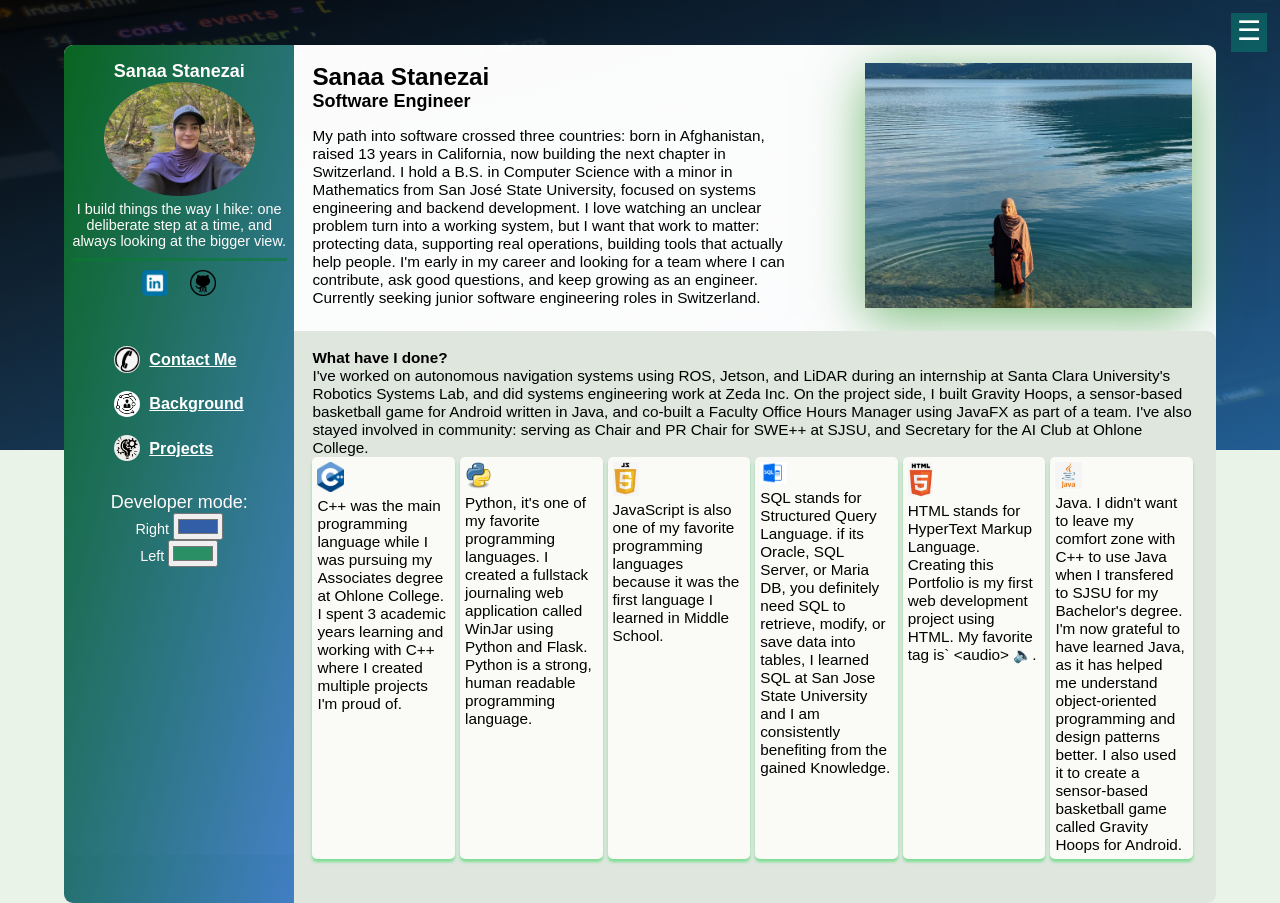
==== index.html @ 293f6f4b "Removed Resume button" ====
<!DOCTYPE html>
<html lang="en">
  <head>
    <link rel="stylesheet" />
    <link rel="stylesheet" href="./css/mainpage.css" />
    <meta charset="UTF-8" />
    <meta http-equiv="X-UA-Compatible" content="IE=edge" />
    <meta name="viewport" content="width=device-width, initial-scale=1.0" />
    <title>Sanaa Stanezai Portfolio</title>
  </head>
  <body>
    <header>
      <p id="menu-icon" onclick="openMenu()">&#9776;</p>
      <div id="navigation__background"></div>
      <nav id="navContent">
        <a href="javascript:void(0)" id="closebtn" onclick="closeMenu()"
          >&times;</a
        >
        <ul>
          <li><a href="./index.html">Home Page</a></li>
          <li><a href="../background/">Background</a></li>
          <li><a href="../contact/">Contact me</a></li> 
          <li><a href="../projects/">Projects</a></li>
        </ul>
      </nav>
    </header>

    <main id="wrapper">
      <section id="section-left">
        <article>
          <h1>Sanaa Stanezai</h1>
          <img src="images/Sanaa.jpeg" id="ProfileImg" />
          <p>
            I build things the way I hike: one deliberate step at a time, and always looking at the bigger view.
          </p>
          <section id="Section-links">
            <!-- <a href="https://www.facebook.com/zia.wsi/"
              ><img src="/images/facebook.png" alt="facebook"
            /></a> -->
            <a href="https://www.linkedin.com/in/sanaastanezai/"
              ><img src="./images/linkedin.png" alt="LinkedIn"
            /></a>
            <a href="https://github.com/Sanaa-3"
              ><img src="images/Github.png" alt="Github"
            /></a>
          </section>
          <section id="sectionProLinks">
            <a href="./contact/"
              ><img src="./images/contactme.jpg" id="proImage" />Contact Me</a
            >

            <a href="./background/"
              ><img src="./images/background.jpg" id="proImage" />Background
            </a>
            <a href="./projects/"
              ><img src="./images/Projects.jpg" id="proImage" />Projects
            </a>
          </section>
          <section id="developer-mode">
            <br />
            <label id="change-color">Developer mode: </label>
            <p>
              <label id="lbl-right" name="color-right">Right</label>
              <input
                type="color"
                id="color-right"
                value="#325ea8"
                onchange="bgcolChange()"
              /><br />
              <label id="lbl-left" name="color-left">Left</label>
              <input
                type="color"
                id="color-left"
                value="#2b8f65"
                onchange="bgcolChange()"
              />
            </p>
          </section>
        </article>
      </section>
      <section id="section-right-top">
        <span id="span-left"
          ><h1>Sanaa Stanezai</h1>
          <h2>Software Engineer</h2>
          <p>
            My path into software crossed three countries: born in Afghanistan, 
            raised 13 years in California, now building the next chapter in Switzerland.

            I hold a B.S. in Computer Science with a minor in Mathematics from San José State University, 
            focused on systems engineering and backend development. I love watching an unclear problem 
            turn into a working system, but I want that work to matter: protecting data, supporting real operations, 
            building tools that actually help people.

            I'm early in my career and looking for a team where I can contribute, ask good questions, 
            and keep growing as an engineer. Currently seeking junior software engineering roles in Switzerland.
          </p>
          <!-- <span id="span_leftLink">
            <abbr title="For Security reasons copy of CV is not Available"
              ><a href="#" id="resumeButton">Review Resume</a></abbr
            >
            <abbr title="Incomplete work/ Partial Work"
              ><a href="./OtherPages/" id="visitButton">Visit my Work</a></abbr
            ></span> -->
        </span>
        <span id="span-right"
          ><img
            src="./images/ThanksGod.jpeg"
            alt="Thanking God"
            id="ThanksGodImg"
          />
        </span>
      </section>
      <section id="section-right">
        <span id="section-right-span">
          <h1>What have I done?</h1>
          <p>
            I've worked on autonomous navigation systems using ROS, Jetson, and LiDAR during 
            an internship at Santa Clara University's Robotics Systems Lab, and did systems 
            engineering work at Zeda Inc. On the project side, I built Gravity Hoops, 
            a sensor-based basketball game for Android written in Java, and co-built a 
            Faculty Office Hours Manager using JavaFX as part of a team. I've also stayed 
            involved in community: serving as Chair and PR Chair for SWE++ at SJSU, and 
            Secretary for the AI Club at Ohlone College.
          </p>
        </span>

        <article id="article-c++">
          <img src="./images/cpp.webp" alt="C++-Logo" />
          <p>
            C++ was the main programming language while I was pursuing my
            Associates degree at Ohlone College. I spent 3 academic years learning and working with C++
            where I created multiple projects I'm proud of.
          </p>
        </article>
        <article id="article-python">
          <img src="./images/python.png" alt="Python-Logo" />
          <p>
            Python, it's one of my favorite programming languages. I created a fullstack journaling web
            application called WinJar using Python and Flask. Python is a
            strong, human readable programming language.
          </p>
        </article>
        <article id="article-javascript">
          <img src="./images/js.jpg" alt="Javascript-Logo" />
          <p>
            JavaScript is also one of my favorite programming languages because it
            was the first language I learned in Middle School.
          </p>
        </article>
        <article id="article-sql">
          <img src="./images/sql.png" alt="SQL-Logo" />
          <p>
            SQL stands for Structured Query Language. if its Oracle, SQL Server,
            or Maria DB, you definitely need SQL to retrieve, modify, or save
            data into tables, I learned SQL at San Jose State University and I am
            consistently benefiting from the gained Knowledge.
          </p>
        </article>
        <article id="article-html">
          <img src="./images/html.jpg" alt="HTML-Logo" />
          <p>
            HTML stands for HyperText Markup Language. Creating this Portfolio 
            is my first web development project using HTML. My favorite tag
            is` &lt;audio&gt; 🔈.
          </p>
        </article>
        <article id="article-java">
          <img src="./images/java.png" alt="Java-Logo" />
          <p>
            Java. I didn't want to leave my comfort zone with C++ to use Java when I 
            transfered to SJSU for my Bachelor's degree. I'm now grateful to have learned Java, as it has helped 
            me understand object-oriented programming and design patterns better.
            I also used it to create a sensor-based basketball game called Gravity Hoops for Android. 
          </p>
        </article>
      </section>
    </main>
    <article id="PopupNew">
      <img src="./images/newyear.jpg" id="newyear" />
    </article>
    <script src="./javascript/javascript.js"></script>
  </body>
</html>
---- css/mainpage.css ----
html {
  font-size: 18px;
  /* font-family: "Kalam"; */
  font-family: sans-serif;
}
h2 {
  margin-top: 0rem;
  font-size: 1rem;
}
body {
  margin: 0;
  background-image: linear-gradient(
      to right bottom,
      rgba(0, 0, 0, 0.8),
      rgba(40, 114, 180, 0.8)
    ),
    url(../images/headerphoto.webp);
  background-size: 100% 50%;
  background-repeat: no-repeat;
  height: 100vh;
  background-color: rgb(234, 243, 231);
  display: flex;
  flex-direction: column;
  align-items: center;
  position: relative;
}

#navContent {
  min-height: 100vh;
  width: 100vw;
  visibility: hidden;
  z-index: 150;
  /* background-color: rgba(79, 168, 83, 0.87); */
  transition: all 0.8s cubic-bezier(0.68, 0.55, 0.265, 1.55);
}
#navigation__background {
  width: 60px;
  height: 60px;
  border-radius: 50%;
  background-color: rgba(79, 158, 168, 0.982);
  position: fixed;
  top: 0px;
  right: 0px;
  visibility: hidden;
  z-index: 149;
  transition: all 0.6s cubic-bezier(0.86, 0, 0.07, 1);
}

nav #closebtn {
  font-size: 2rem;
  color: white;
  position: absolute;
  right: 0%;
  top: 0%;
  margin-right: 1.8%;
  margin-top: 0.5%;
  z-index: 150;
  text-decoration: none;
}
ul {
  padding: 0;
  width: 98%;
  height: 90%;
  align-items: center;
  justify-content: center;
  display: flex;
  flex-direction: column;
  list-style-type: none;
}
ul > * {
  margin-top: 1rem;
}
li a {
  color: rgb(212, 211, 211);
  text-decoration: none;
  font-size: 1.5rem;
}
header {
  display: flex;
  flex-direction: row-reverse;
  height: 5%;
  justify-content: flex-start;
}
main {
  height: 90%;
  width: 90%;
  background-color: rgba(255, 255, 255, 0.986);
  display: grid;
  grid-template-columns: 0.8fr 1.2fr 1fr 1fr;
  grid-template-rows: 1.8fr 2.2fr;
  grid-template-areas: "section-left section-right-top section-right-top section-right-top" "section-left section-right section-right section-right";
  border-radius: 0.5rem;
}
#menu-icon {
  border: 1px;
  background-color: rgba(9, 129, 115, 0.527);
  color: white;
  cursor: pointer;
  font-size: 1.5rem;
  margin-right: 1%;
  margin-top: 1%;
  position: absolute;
  display: flex;
  align-items: center;
  justify-content: center;
  align-content: center;
  height: 2rem;
  width: 2rem;
  padding-bottom: 3px;
  top: 0%;
  right: 0%;
}
#menu-icon:hover {
  color: yellow;
}
#section-left {
  grid-area: section-left;
  background-image: linear-gradient(
    to right bottom,
    rgba(7, 100, 30, 0.993),
    rgba(23, 97, 187, 0.8)
  );
  border-top-left-radius: 0.5rem;
  border-bottom-left-radius: 0.5rem;
  color: rgb(255, 251, 251);
  text-align: center;
  margin-top: 0px;
  padding: 0.4rem;
}
#section-right-top {
  padding: 1rem 1rem 1rem 1rem;
  grid-area: section-right-top;
  display: grid;
  grid-template-columns: 1.1fr 0.9fr;
  grid-template-rows: 1fr;
  grid-template-areas: "span-left span-right";
}
#span-right {
  grid-area: span-right;
  text-align: center;
}
#span-left {
  grid-area: span-left;
  display: flex;
  flex-direction: column;
  font-size: 0.9rem;
}
#span-left h1 {
  margin: 0;
}
#section-right {
  grid-area: section-right;
  background-color: rgb(222, 230, 222);
  border-top-right-radius: 0.5rem;
  border-bottom-right-radius: 0.5rem;
  padding: 1rem;
  display: grid;
  grid-template-columns: 1fr 1fr 1fr 1fr 1fr 1fr;
  grid-template-rows: 0.5fr 1.5fr;
  grid-template-areas: "section-right-span section-right-span section-right-span section-right-span section-right-span section-right-span" "article-php article-python article-javascript article-sql article-html article-css ";
}
#section-right-span {
  grid-area: section-right-span;
  /* box-shadow: 0 3px 3px 0;
    border-radius: 5px;
    padding: 5px;
    margin-bottom: 10px;
    background-color: rgb(250, 250, 246); */
}
#section-right-span h1,
p {
  margin: 0px;
  padding: 0;
  font-size: 0.85rem;
}
#article-html {
  grid-area: article-html;
}
#article-css {
  grid-area: article-css;
}
#article-javascript {
  grid-area: article-javascript;
}
#article-php {
  grid-area: article-php;
}
#article-python {
  grid-area: article-python;
}
#article-sql {
  grid-area: article-sql;
}
#ProfileImg {
  width: 70%;
  border-radius: 50%;
  margin-top: 0px;
}
#section-left p {
  font-size: 0.8rem;
}
#section-left h1 {
  font-size: 1rem;
  margin-top: 0px;
  margin-bottom: 0px;
  margin-bottom: 0;
  margin: 0.5rem 0 0 0;
}
#section-left a {
  display: inline-block;
  width: 20%;
  color: green;
  font-weight: bold;
  font-size: 0.7rem;
  transition: transform 0.1s;
}
#Section-links {
  border-top: solid 3px rgba(9, 124, 48, 0.568);
  margin-top: 0.5rem;
  padding-top: 0.5rem;
}
#span-right img {
  opacity: 100;
  width: 82%;
  margin-right: -60px;
  box-shadow: 0 10px 50px 0 rgba(0, 128, 0, 0.527);
  transition: all 1s;
}
#span-right img:hover {
  opacity: 0.7;
}

#span_leftLink {
  margin-top: 1rem;
  display: flex;
  justify-content: flex-start;
}
#span_leftLink a {
  text-align: center;
  margin: 0.5rem 0.5rem 0 0;
  width: 7rem;
  padding: 0.2rem;
  border-radius: 0.2rem;
  background-image: linear-gradient(
    to right bottom,
    rgba(10, 109, 35, 0.993),
    rgba(10, 180, 120, 0.8)
  );
  text-decoration: none;
  border: none;
  color: white;
  font-weight: bold;
  transition: transform 0.2s;
}
#section-right article {
  background-color: rgb(250, 250, 246);
  margin-right: 5px;
  padding: 5px;
  display: inline-block;
  border-radius: 5px;
  transition: transform 0.5s;
  box-shadow: 0 3px 3px 0 #7fdd94;
}
#section-right img {
  width: 20%;
}
#section-right article:hover {
  transform: scale(1.05);
}
#span-left a:hover {
  color: yellow;
  transform: scale(1.05);
}
#sectionProLinks a {
  display: flex;
  align-items: center;
  color: white;
  margin: 1rem 0 0 20%;
  width: auto;
  font-size: 0.9rem;
  transition: transform 0.5s;
}
#Section-links img {
  width: 60%;
}
#sectionProLinks img {
  display: flex;
  justify-content: center;
  align-items: center;
  align-content: center;
  width: 15%;
  border-radius: 50%;
  margin-right: 0.5rem;
}
#sectionProLinks {
  margin-top: 1.5rem;
  display: flex;
  flex-direction: column;
  justify-content: space-around;
}
#sectionProLinks a:hover {
  color: yellow;
  transform: scale(1.2);
}
/* #sectionProLinks > * {
  display: flex;
  flex-direction: column;
} */
#Section-links a:hover {
  transform: scale(1.2);
  border-radius: 50%;
}

@media screen and (max-width: 950px) {
  #section-right {
    display: grid;
    padding: 1rem;
    grid-template-columns: 1fr 1fr;
    grid-template-rows: 0.5fr 0.5fr 0.5fr 0.5fr 0.5fr;
    grid-template-areas: "section-right-span section-right-span" "article-html article-css" "article-javascript article-php" " article-python  article-sql";
  }
  #section-right article {
    margin: 5px;
  }
  #newyear {
    width: 90%;
  }
}
@media screen and (max-width: 800px) {
  main {
    display: flex;
    flex-direction: column;
  }
  #newyear {
    width: 90%;
  }
  /* #section-left p::before {
    content: "Ahmad Zia Wasi \a";
    font-weight: bold;
  } */
  #section-left p {
    font-size: 1rem;
  }
  #section-left article {
    display: flex;
    justify-content: center;
    align-content: center;
    align-items: center;
    flex-direction: row-reverse;
    justify-content: space-between;
    flex-basis: 40%;
  }
  #section-left article img {
    width: 20%;
    border-radius: 0;
  }
  #section-left article p {
    font-size: 0.8rem;
  }
  #section-left article h1 {
    display: none;
  }
  #section-right img {
    width: 10%;
  }
  #Section-links,
  #sectionProLinks,
  #span-right {
    display: none;
  }
  #section-right-top {
    display: grid;
    grid-template-columns: 1.1fr 0.9fr;
    grid-template-rows: 1fr;
    grid-template-areas: "span-left span-left";
  }
}

ul li:hover {
  color: white;
  font-weight: bold;
}
#developer-mode {
  padding: 10px;
}
#PopupNew {
  display: flex;
  position: absolute;
  justify-content: center;
  justify-items: center;
  align-items: center;
  width: 100%;
  height: 100%;
  background-color: rgba(137, 139, 139, 0.52);
  z-index: 1100;
}

#newyear {
  width: 70%;
}
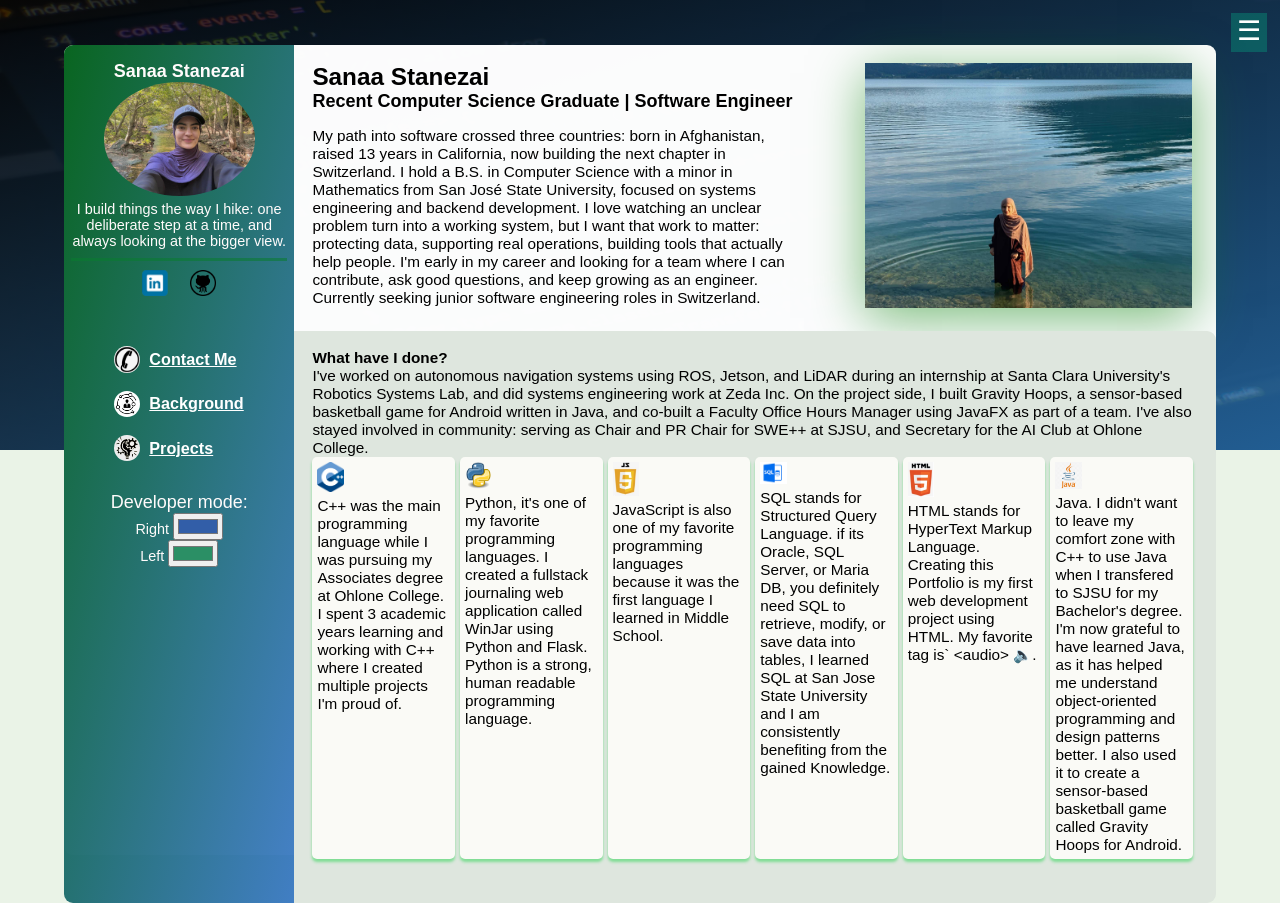
==== commit 53bb2c3d: "updated title" ====
--- a/index.html
+++ b/index.html
@@ -81,7 +81,7 @@
       <section id="section-right-top">
         <span id="span-left"
           ><h1>Sanaa Stanezai</h1>
-          <h2>Software Engineer</h2>
+          <h2>Recent Computer Science Graduate | Software Engineer</h2>
           <p>
             My path into software crossed three countries: born in Afghanistan, 
             raised 13 years in California, now building the next chapter in Switzerland.
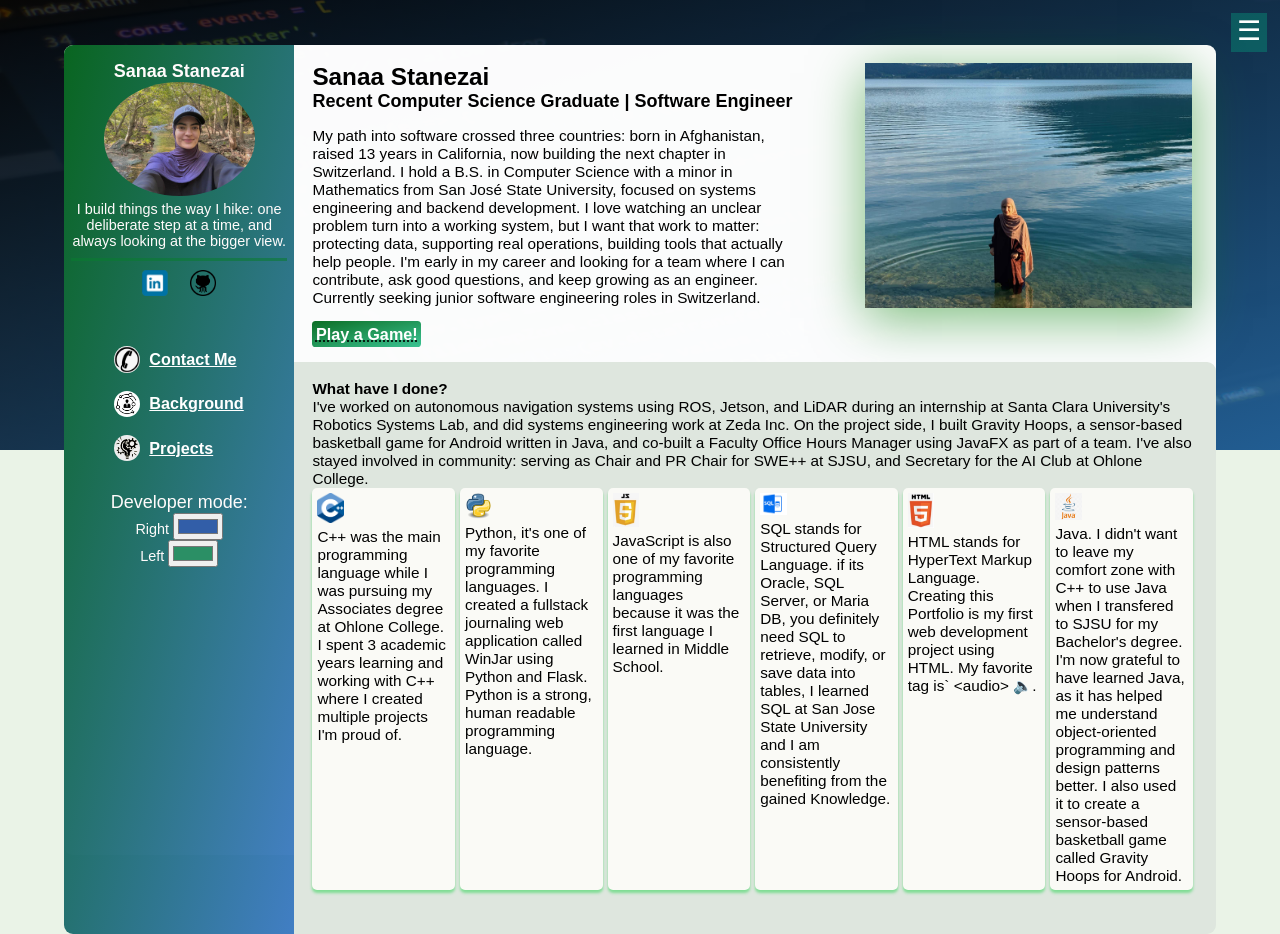
==== commit a615a8aa: "created Projects page layout" ====
--- a/index.html
+++ b/index.html
@@ -94,13 +94,10 @@
             I'm early in my career and looking for a team where I can contribute, ask good questions, 
             and keep growing as an engineer. Currently seeking junior software engineering roles in Switzerland.
           </p>
-          <!-- <span id="span_leftLink">
-            <abbr title="For Security reasons copy of CV is not Available"
-              ><a href="#" id="resumeButton">Review Resume</a></abbr
-            >
-            <abbr title="Incomplete work/ Partial Work"
-              ><a href="./OtherPages/" id="visitButton">Visit my Work</a></abbr
-            ></span> -->
+          <span id="span_leftLink">
+            <abbr title="games"><a href="./games/" id="visitButton">Play a Game!</a></abbr
+            ><abbr title="Other Pages"
+            ></span>
         </span>
         <span id="span-right"
           ><img
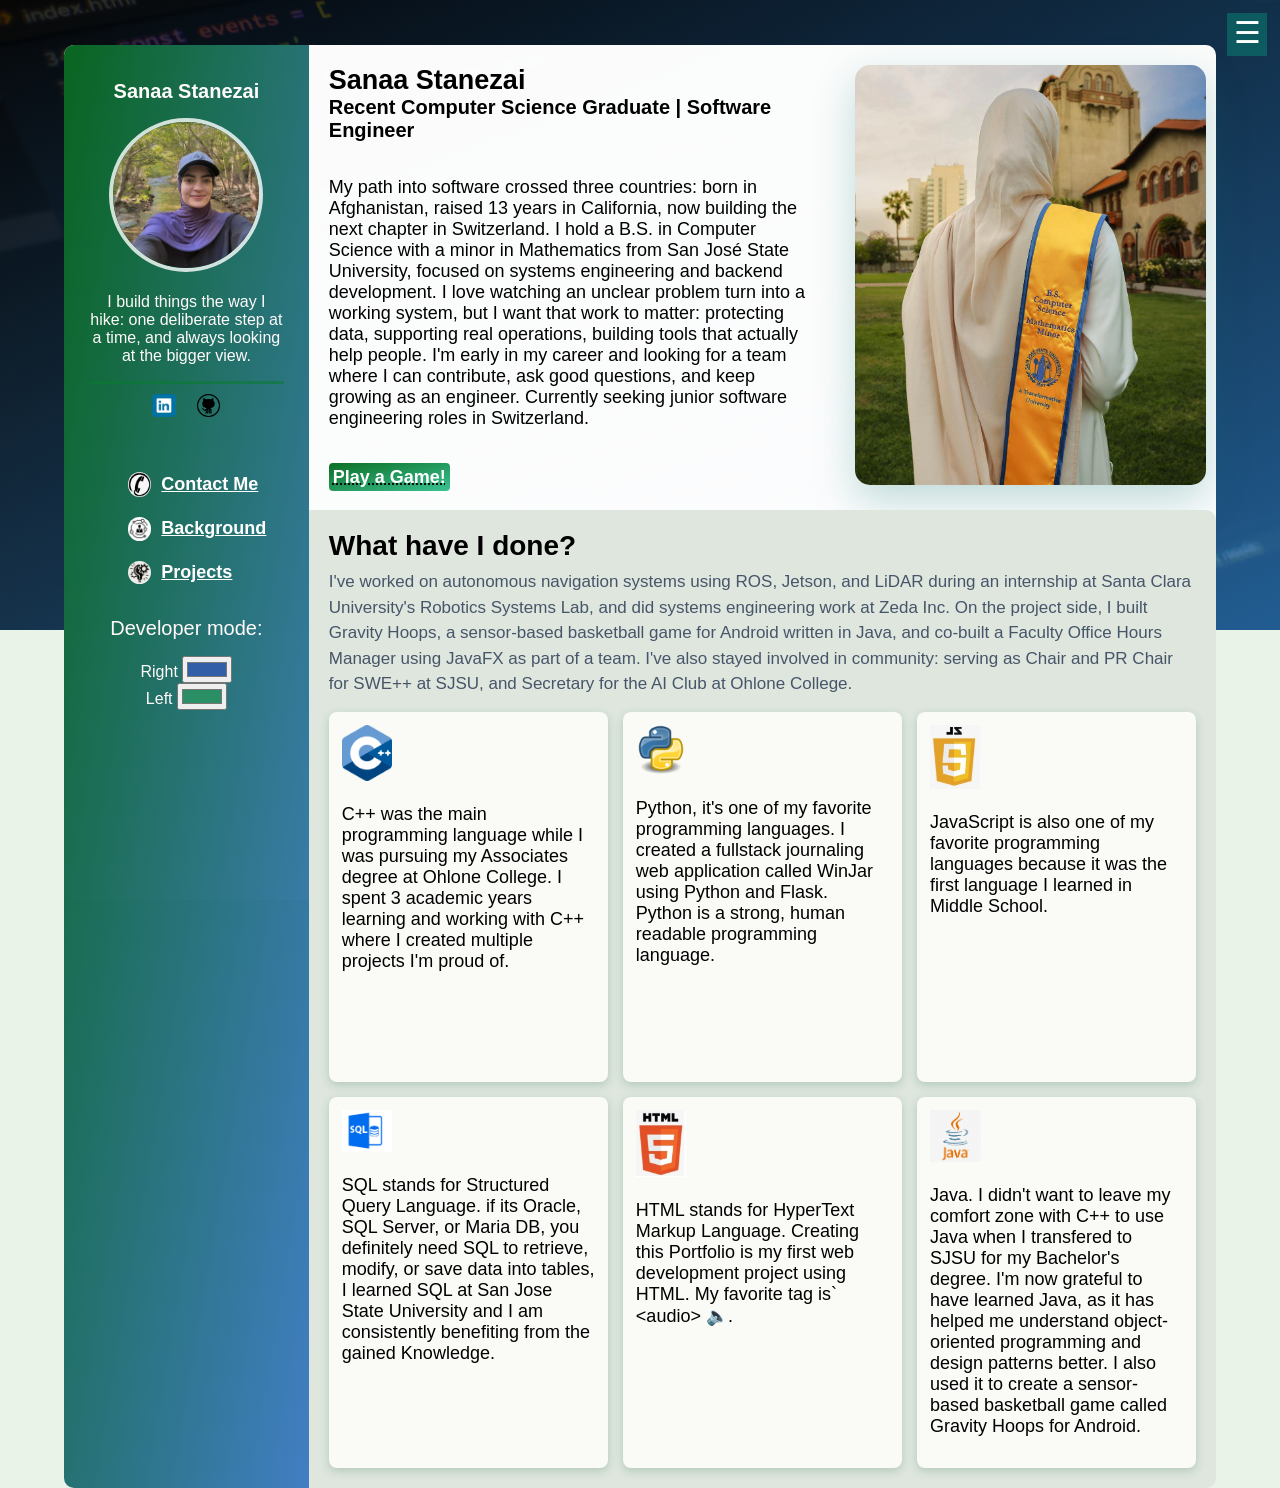
==== commit 47c04d8f: "Main Page UI Improvements" ====
--- a/index.html
+++ b/index.html
@@ -101,7 +101,7 @@
         </span>
         <span id="span-right"
           ><img
-            src="./images/ThanksGod.jpeg"
+            src="./images/HomePagePic.jpeg"
             alt="Thanking God"
             id="ThanksGodImg"
           />
--- a/css/mainpage.css
+++ b/css/mainpage.css
@@ -1,5 +1,5 @@
 html {
-  font-size: 18px;
+  font-size: 20px;
   /* font-family: "Kalam"; */
   font-family: sans-serif;
 }
@@ -15,7 +15,7 @@
       rgba(40, 114, 180, 0.8)
     ),
     url(../images/headerphoto.webp);
-  background-size: 100% 50%;
+  background-size: 100% 70%;
   background-repeat: no-repeat;
   height: 100vh;
   background-color: rgb(234, 243, 231);
@@ -82,13 +82,15 @@
   justify-content: flex-start;
 }
 main {
-  height: 90%;
-  width: 90%;
+  min-height: 90%;
+  width: min(90%, 1200px);
   background-color: rgba(255, 255, 255, 0.986);
   display: grid;
-  grid-template-columns: 0.8fr 1.2fr 1fr 1fr;
-  grid-template-rows: 1.8fr 2.2fr;
-  grid-template-areas: "section-left section-right-top section-right-top section-right-top" "section-left section-right section-right section-right";
+  grid-template-columns: minmax(220px, 0.85fr) 3.15fr;
+  grid-template-rows: 1.15fr 1fr;
+  grid-template-areas:
+  "section-left section-right-top"
+  "section-left section-right";
   border-radius: 0.5rem;
 }
 #menu-icon {
@@ -125,7 +127,7 @@
   color: rgb(255, 251, 251);
   text-align: center;
   margin-top: 0px;
-  padding: 0.4rem;
+  padding: 1.25rem;
 }
 #section-right-top {
   padding: 1rem 1rem 1rem 1rem;
@@ -154,10 +156,15 @@
   border-top-right-radius: 0.5rem;
   border-bottom-right-radius: 0.5rem;
   padding: 1rem;
+
   display: grid;
-  grid-template-columns: 1fr 1fr 1fr 1fr 1fr 1fr;
-  grid-template-rows: 0.5fr 1.5fr;
-  grid-template-areas: "section-right-span section-right-span section-right-span section-right-span section-right-span section-right-span" "article-php article-python article-javascript article-sql article-html article-css ";
+  grid-template-columns: repeat(3, minmax(0, 1fr));
+  grid-template-rows: auto 1fr 1fr;
+  grid-template-areas:
+    "section-right-span section-right-span section-right-span"
+    "article-php article-python article-javascript"
+    "article-sql article-html article-css";
+  gap: 0.75rem;
 }
 #section-right-span {
   grid-area: section-right-span;
@@ -168,10 +175,20 @@
     background-color: rgb(250, 250, 246); */
 }
 #section-right-span h1,
-p {
-  margin: 0px;
+#section-right-span p {
+  margin: 0;
   padding: 0;
+}
+
+#section-right-span h1 {
+  font-size: 1.4rem;
+}
+
+#section-right-span p {
+  margin-top: 0.35rem;
   font-size: 0.85rem;
+  line-height: 1.5;
+  color: #475569;
 }
 #article-html {
   grid-area: article-html;
@@ -192,9 +209,12 @@
   grid-area: article-sql;
 }
 #ProfileImg {
-  width: 70%;
+  width: min(75%, 180px);
+  aspect-ratio: 1;
+  object-fit: cover;
   border-radius: 50%;
-  margin-top: 0px;
+  margin-top: 0.75rem;
+  border: 4px solid rgba(255, 255, 255, 0.8);
 }
 #section-left p {
   font-size: 0.8rem;
@@ -220,14 +240,17 @@
   padding-top: 0.5rem;
 }
 #span-right img {
-  opacity: 100;
-  width: 82%;
+  width: 90%;
+  max-height: 420px;
+  object-fit: cover;
+  border-radius: 0.75rem;
   margin-right: -60px;
-  box-shadow: 0 10px 50px 0 rgba(0, 128, 0, 0.527);
-  transition: all 1s;
+  box-shadow: 0 0.75rem 2rem rgba(15, 118, 110, 0.25);
+  transition: transform 0.3s, opacity 0.3s;
 }
 #span-right img:hover {
-  opacity: 0.7;
+  opacity: 0.9;
+  transform: rotate(1deg) scale(1.02);
 }
 
 #span_leftLink {
@@ -253,13 +276,15 @@
   transition: transform 0.2s;
 }
 #section-right article {
+  min-width: 0;
+  margin: 0;
+  padding: 0.65rem;
   background-color: rgb(250, 250, 246);
-  margin-right: 5px;
-  padding: 5px;
-  display: inline-block;
-  border-radius: 5px;
-  transition: transform 0.5s;
-  box-shadow: 0 3px 3px 0 #7fdd94;
+  border-radius: 0.4rem;
+  box-shadow: 0 3px 8px rgba(55, 120, 75, 0.25);
+  font-size: 0.9rem;
+  overflow-wrap: anywhere;
+  transition: transform 0.2s, box-shadow 0.2s;
 }
 #section-right img {
   width: 20%;
@@ -324,6 +349,16 @@
   }
   #newyear {
     width: 90%;
+  }
+  body {
+    height: auto;
+    min-height: 100vh;
+  }
+
+  main {
+    height: auto;
+    min-height: 90vh;
+    margin-bottom: 2rem;
   }
 }
 @media screen and (max-width: 800px) {
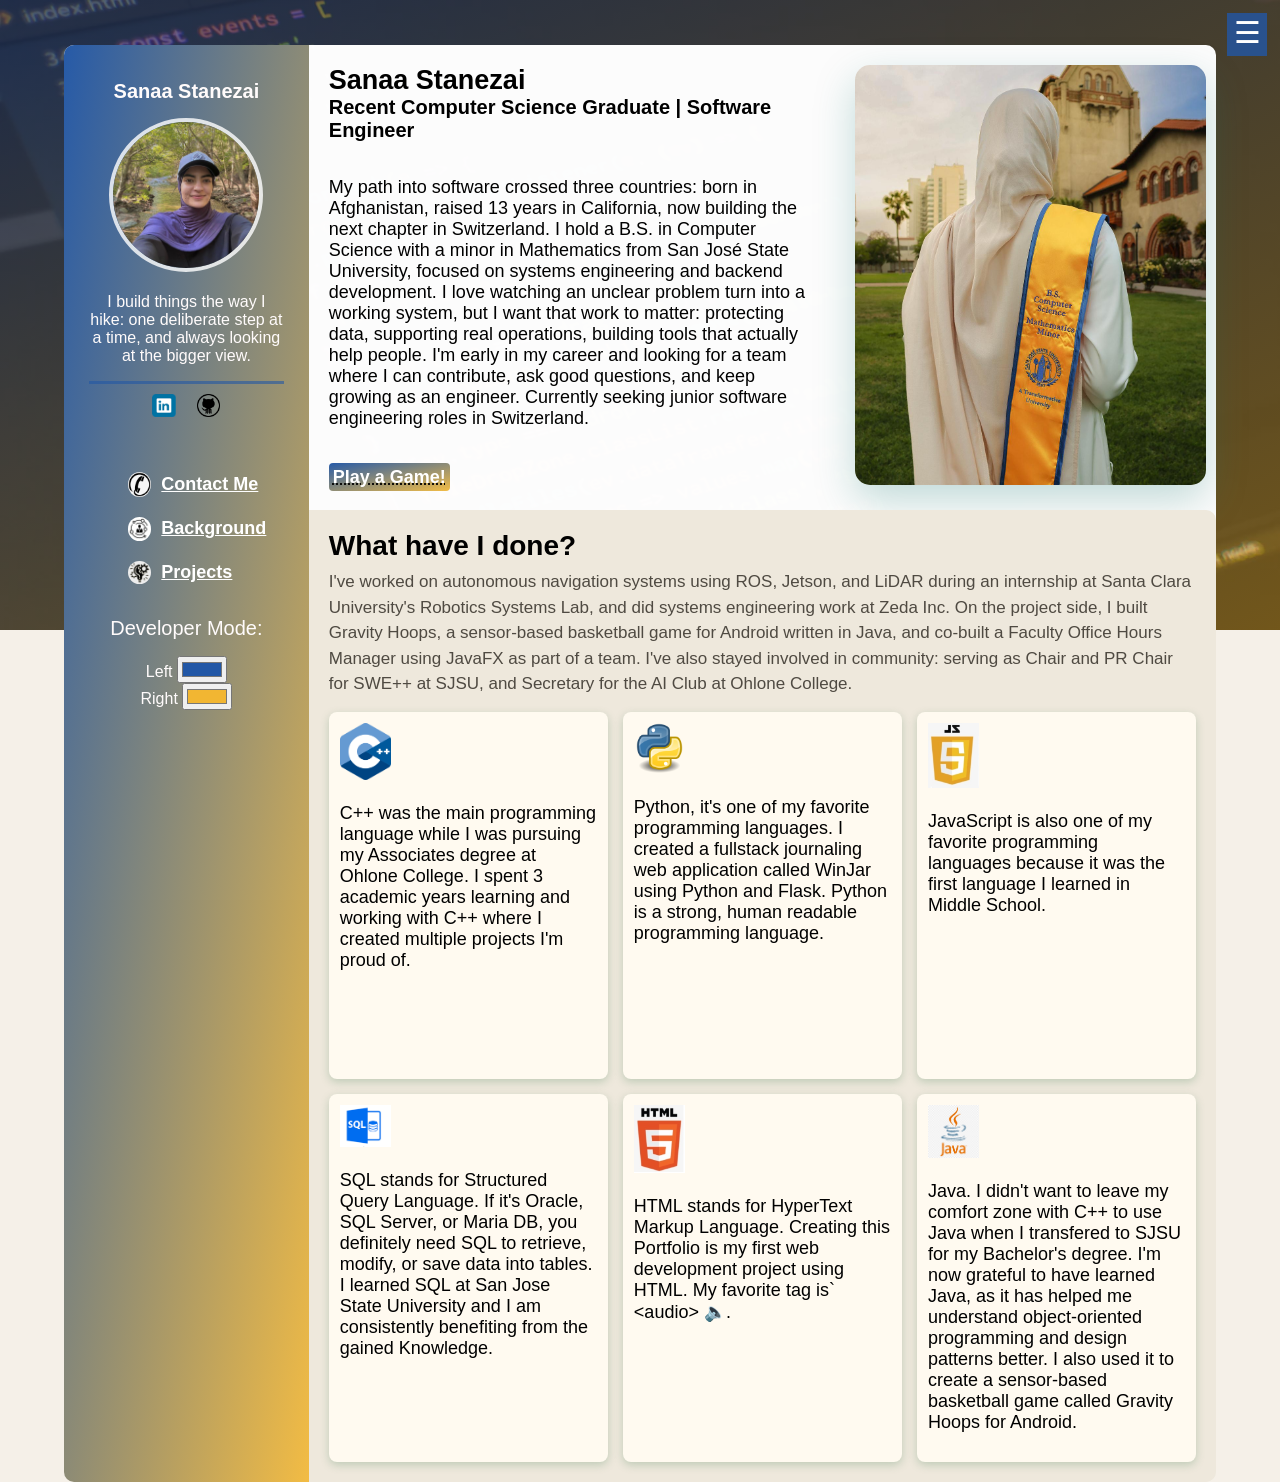
==== commit 3c3e6d8c: "Projects added and color scheme fixed." ====
--- a/index.html
+++ b/index.html
@@ -18,9 +18,9 @@
         >
         <ul>
           <li><a href="./index.html">Home Page</a></li>
-          <li><a href="../background/">Background</a></li>
-          <li><a href="../contact/">Contact me</a></li> 
-          <li><a href="../projects/">Projects</a></li>
+          <li><a href="./background/">Background</a></li>
+          <li><a href="./contact/">Contact me</a></li>
+          <li><a href="./projects/">Projects</a></li>
         </ul>
       </nav>
     </header>
@@ -58,20 +58,20 @@
           </section>
           <section id="developer-mode">
             <br />
-            <label id="change-color">Developer mode: </label>
+            <label id="change-color">Developer Mode: </label>
             <p>
+              <label id="lbl-left" name="color-left">Left</label>
+              <input
+                type="color"
+                id="color-left"
+                value="#2257a6"
+                onchange="bgcolChange()"
+              /><br />
               <label id="lbl-right" name="color-right">Right</label>
               <input
                 type="color"
                 id="color-right"
-                value="#325ea8"
-                onchange="bgcolChange()"
-              /><br />
-              <label id="lbl-left" name="color-left">Left</label>
-              <input
-                type="color"
-                id="color-left"
-                value="#2b8f65"
+                value="#f2b632"
                 onchange="bgcolChange()"
               />
             </p>
@@ -147,9 +147,9 @@
         <article id="article-sql">
           <img src="./images/sql.png" alt="SQL-Logo" />
           <p>
-            SQL stands for Structured Query Language. if its Oracle, SQL Server,
+            SQL stands for Structured Query Language. If it's Oracle, SQL Server,
             or Maria DB, you definitely need SQL to retrieve, modify, or save
-            data into tables, I learned SQL at San Jose State University and I am
+            data into tables. I learned SQL at San Jose State University and I am
             consistently benefiting from the gained Knowledge.
           </p>
         </article>
--- a/css/mainpage.css
+++ b/css/mainpage.css
@@ -11,14 +11,14 @@
   margin: 0;
   background-image: linear-gradient(
       to right bottom,
-      rgba(0, 0, 0, 0.8),
-      rgba(40, 114, 180, 0.8)
+      rgba(31, 50, 90, 0.72),
+      rgba(242, 182, 50, 0.45)
     ),
     url(../images/headerphoto.webp);
   background-size: 100% 70%;
   background-repeat: no-repeat;
   height: 100vh;
-  background-color: rgb(234, 243, 231);
+  background-color: #f5f0e8;
   display: flex;
   flex-direction: column;
   align-items: center;
@@ -37,7 +37,7 @@
   width: 60px;
   height: 60px;
   border-radius: 50%;
-  background-color: rgba(79, 158, 168, 0.982);
+  background-color: rgba(34, 87, 166, 0.96);
   position: fixed;
   top: 0px;
   right: 0px;
@@ -95,7 +95,7 @@
 }
 #menu-icon {
   border: 1px;
-  background-color: rgba(9, 129, 115, 0.527);
+  background-color: rgba(34, 87, 166, 0.8);
   color: white;
   cursor: pointer;
   font-size: 1.5rem;
@@ -119,8 +119,8 @@
   grid-area: section-left;
   background-image: linear-gradient(
     to right bottom,
-    rgba(7, 100, 30, 0.993),
-    rgba(23, 97, 187, 0.8)
+    rgba(34, 87, 166, 0.98),
+    rgba(242, 182, 50, 0.9)
   );
   border-top-left-radius: 0.5rem;
   border-bottom-left-radius: 0.5rem;
@@ -152,7 +152,7 @@
 }
 #section-right {
   grid-area: section-right;
-  background-color: rgb(222, 230, 222);
+  background-color: #eee8dc;
   border-top-right-radius: 0.5rem;
   border-bottom-right-radius: 0.5rem;
   padding: 1rem;
@@ -188,7 +188,7 @@
   margin-top: 0.35rem;
   font-size: 0.85rem;
   line-height: 1.5;
-  color: #475569;
+  color: #4f4a42;
 }
 #article-html {
   grid-area: article-html;
@@ -229,13 +229,13 @@
 #section-left a {
   display: inline-block;
   width: 20%;
-  color: green;
+  color: #2257a6;
   font-weight: bold;
   font-size: 0.7rem;
   transition: transform 0.1s;
 }
 #Section-links {
-  border-top: solid 3px rgba(9, 124, 48, 0.568);
+  border-top: solid 3px rgba(34, 87, 166, 0.6);
   margin-top: 0.5rem;
   padding-top: 0.5rem;
 }
@@ -266,8 +266,8 @@
   border-radius: 0.2rem;
   background-image: linear-gradient(
     to right bottom,
-    rgba(10, 109, 35, 0.993),
-    rgba(10, 180, 120, 0.8)
+    rgba(34, 87, 166, 0.98),
+    rgba(242, 182, 50, 0.9)
   );
   text-decoration: none;
   border: none;
@@ -278,8 +278,8 @@
 #section-right article {
   min-width: 0;
   margin: 0;
-  padding: 0.65rem;
-  background-color: rgb(250, 250, 246);
+  padding: 0.55rem;
+  background-color: #fffaf0;
   border-radius: 0.4rem;
   box-shadow: 0 3px 8px rgba(55, 120, 75, 0.25);
   font-size: 0.9rem;
@@ -433,3 +433,22 @@
 #newyear {
   width: 70%;
 }
+
+/*palette
+
+  /* Cream 
+  #f5f0e8
+
+  /* Royal blue 
+  #2257a6
+
+  /* Gold 
+  #f2b632
+
+  /* Warm white 
+  #fffaf0
+
+  /* Brown text 
+  #4f4a42
+
+*/
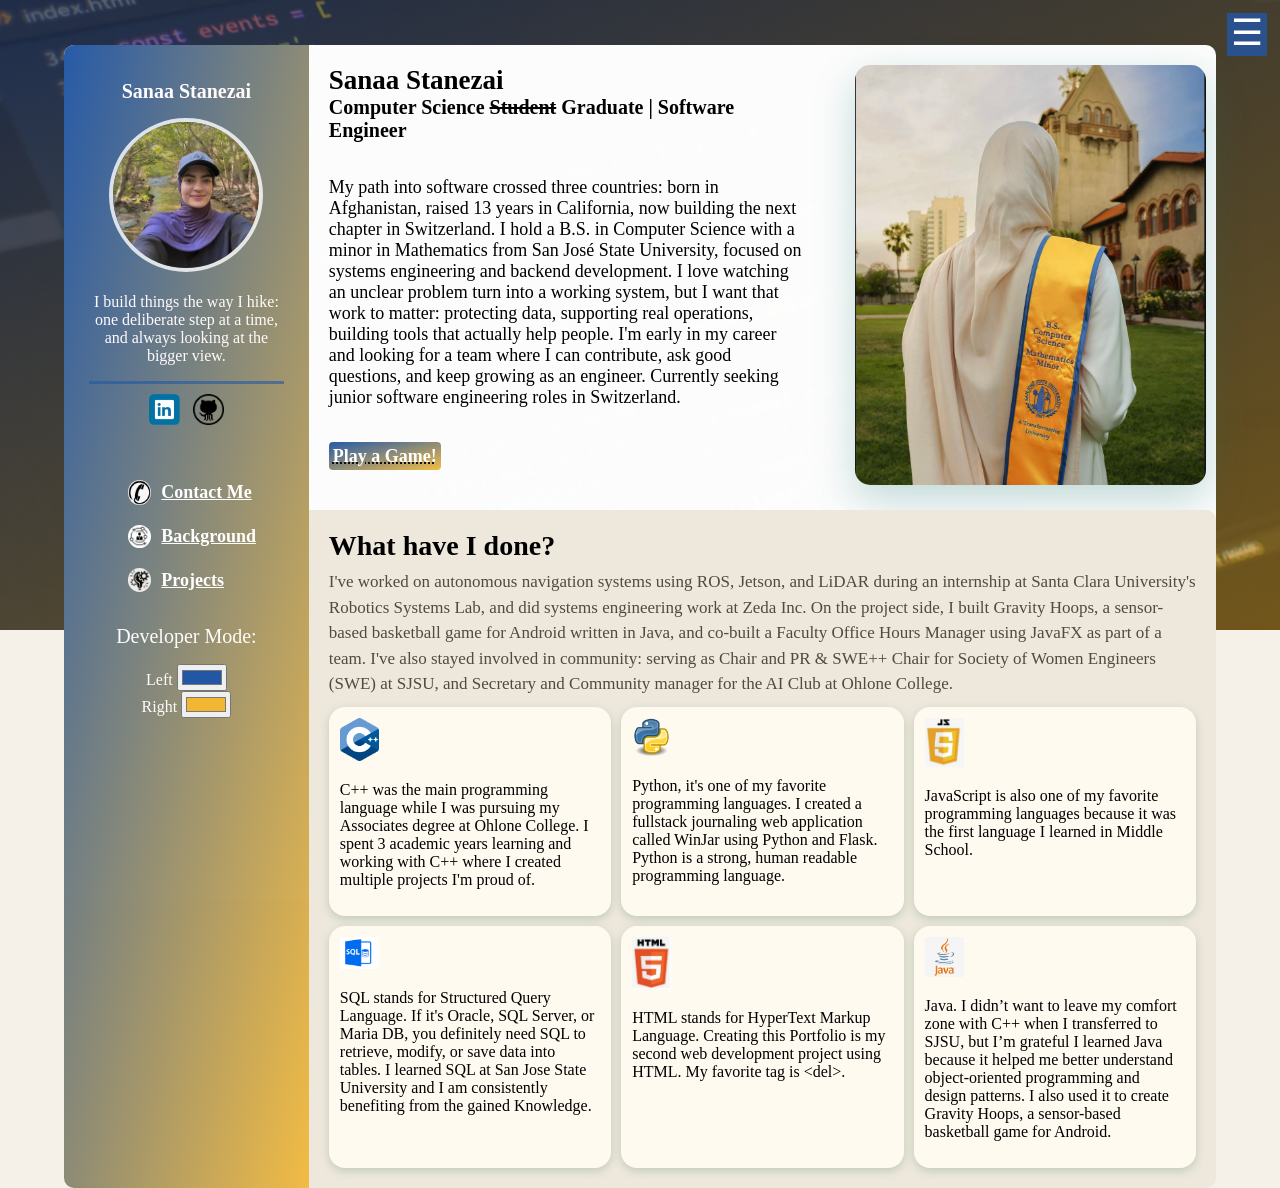
==== commit e39f790d: "Added Tutoring Experience" ====
--- a/index.html
+++ b/index.html
@@ -81,7 +81,7 @@
       <section id="section-right-top">
         <span id="span-left"
           ><h1>Sanaa Stanezai</h1>
-          <h2>Recent Computer Science Graduate | Software Engineer</h2>
+          <h2> Computer Science <del>Student</del> Graduate | Software Engineer </h2>
           <p>
             My path into software crossed three countries: born in Afghanistan, 
             raised 13 years in California, now building the next chapter in Switzerland.
@@ -101,7 +101,7 @@
         </span>
         <span id="span-right"
           ><img
-            src="./images/HomePagePic.jpeg"
+            src="./images/HomePagePic.png"
             alt="Thanking God"
             id="ThanksGodImg"
           />
@@ -116,8 +116,8 @@
             engineering work at Zeda Inc. On the project side, I built Gravity Hoops, 
             a sensor-based basketball game for Android written in Java, and co-built a 
             Faculty Office Hours Manager using JavaFX as part of a team. I've also stayed 
-            involved in community: serving as Chair and PR Chair for SWE++ at SJSU, and 
-            Secretary for the AI Club at Ohlone College.
+            involved in community: serving as Chair and PR & SWE++ Chair for Society of Women Engineers (SWE) at SJSU, and 
+            Secretary and Community manager for the AI Club at Ohlone College.
           </p>
         </span>
 
@@ -157,17 +157,17 @@
           <img src="./images/html.jpg" alt="HTML-Logo" />
           <p>
             HTML stands for HyperText Markup Language. Creating this Portfolio 
-            is my first web development project using HTML. My favorite tag
-            is` &lt;audio&gt; 🔈.
+            is my second web development project using HTML. My favorite tag
+            is &lt;del&gt;.
           </p>
         </article>
         <article id="article-java">
           <img src="./images/java.png" alt="Java-Logo" />
           <p>
-            Java. I didn't want to leave my comfort zone with C++ to use Java when I 
-            transfered to SJSU for my Bachelor's degree. I'm now grateful to have learned Java, as it has helped 
-            me understand object-oriented programming and design patterns better.
-            I also used it to create a sensor-based basketball game called Gravity Hoops for Android. 
+            Java. I didn’t want to leave my comfort zone with C++ when I transferred 
+            to SJSU, but I’m grateful I learned Java because it helped me better understand 
+            object-oriented programming and design patterns. I also used it to create Gravity
+             Hoops, a sensor-based basketball game for Android.
           </p>
         </article>
       </section>
--- a/css/mainpage.css
+++ b/css/mainpage.css
@@ -1,7 +1,7 @@
 html {
   font-size: 20px;
   /* font-family: "Kalam"; */
-  font-family: sans-serif;
+  font-family: Fira Sans;
 }
 h2 {
   margin-top: 0rem;
@@ -98,7 +98,7 @@
   background-color: rgba(34, 87, 166, 0.8);
   color: white;
   cursor: pointer;
-  font-size: 1.5rem;
+  font-size: 1.8rem;
   margin-right: 1%;
   margin-top: 1%;
   position: absolute;
@@ -159,12 +159,13 @@
 
   display: grid;
   grid-template-columns: repeat(3, minmax(0, 1fr));
-  grid-template-rows: auto 1fr 1fr;
+  grid-template-rows: auto auto auto;
   grid-template-areas:
     "section-right-span section-right-span section-right-span"
     "article-php article-python article-javascript"
     "article-sql article-html article-css";
-  gap: 0.75rem;
+  gap: 0.5rem;
+  align-content: start;
 }
 #section-right-span {
   grid-area: section-right-span;
@@ -280,14 +281,14 @@
   margin: 0;
   padding: 0.55rem;
   background-color: #fffaf0;
-  border-radius: 0.4rem;
+  border-radius: 0.8rem;
   box-shadow: 0 3px 8px rgba(55, 120, 75, 0.25);
-  font-size: 0.9rem;
+  font-size: 0.8rem;
   overflow-wrap: anywhere;
   transition: transform 0.2s, box-shadow 0.2s;
 }
 #section-right img {
-  width: 20%;
+  width: 15%;
 }
 #section-right article:hover {
   transform: scale(1.05);
@@ -306,7 +307,7 @@
   transition: transform 0.5s;
 }
 #Section-links img {
-  width: 60%;
+  width: 80%;
 }
 #sectionProLinks img {
   display: flex;
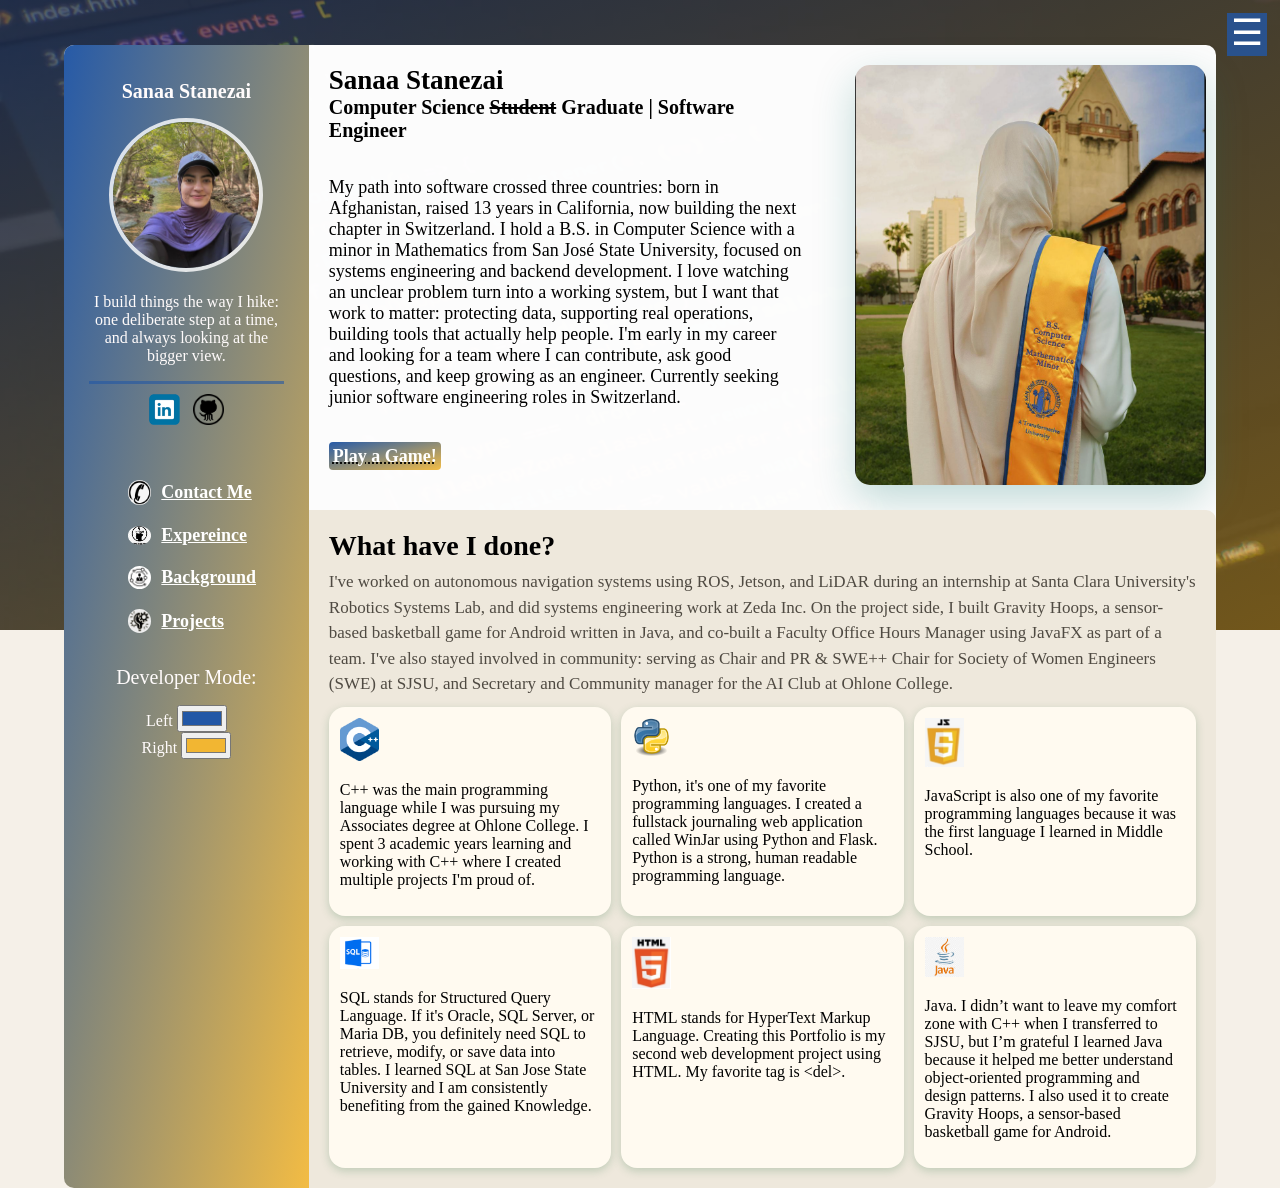
==== commit 5a2a8a09: "Added Experience page" ====
--- a/index.html
+++ b/index.html
@@ -19,6 +19,7 @@
         <ul>
           <li><a href="./index.html">Home Page</a></li>
           <li><a href="./background/">Background</a></li>
+          <li><a href="../experience/">Work Experience</a></li>
           <li><a href="./contact/">Contact me</a></li>
           <li><a href="./projects/">Projects</a></li>
         </ul>
@@ -48,7 +49,9 @@
             <a href="./contact/"
               ><img src="./images/contactme.jpg" id="proImage" />Contact Me</a
             >
-
+            <a href="./experience/"
+              ><img src="./images/experience.png" id="proImage" />Expereince
+            </a>
             <a href="./background/"
               ><img src="./images/background.jpg" id="proImage" />Background
             </a>
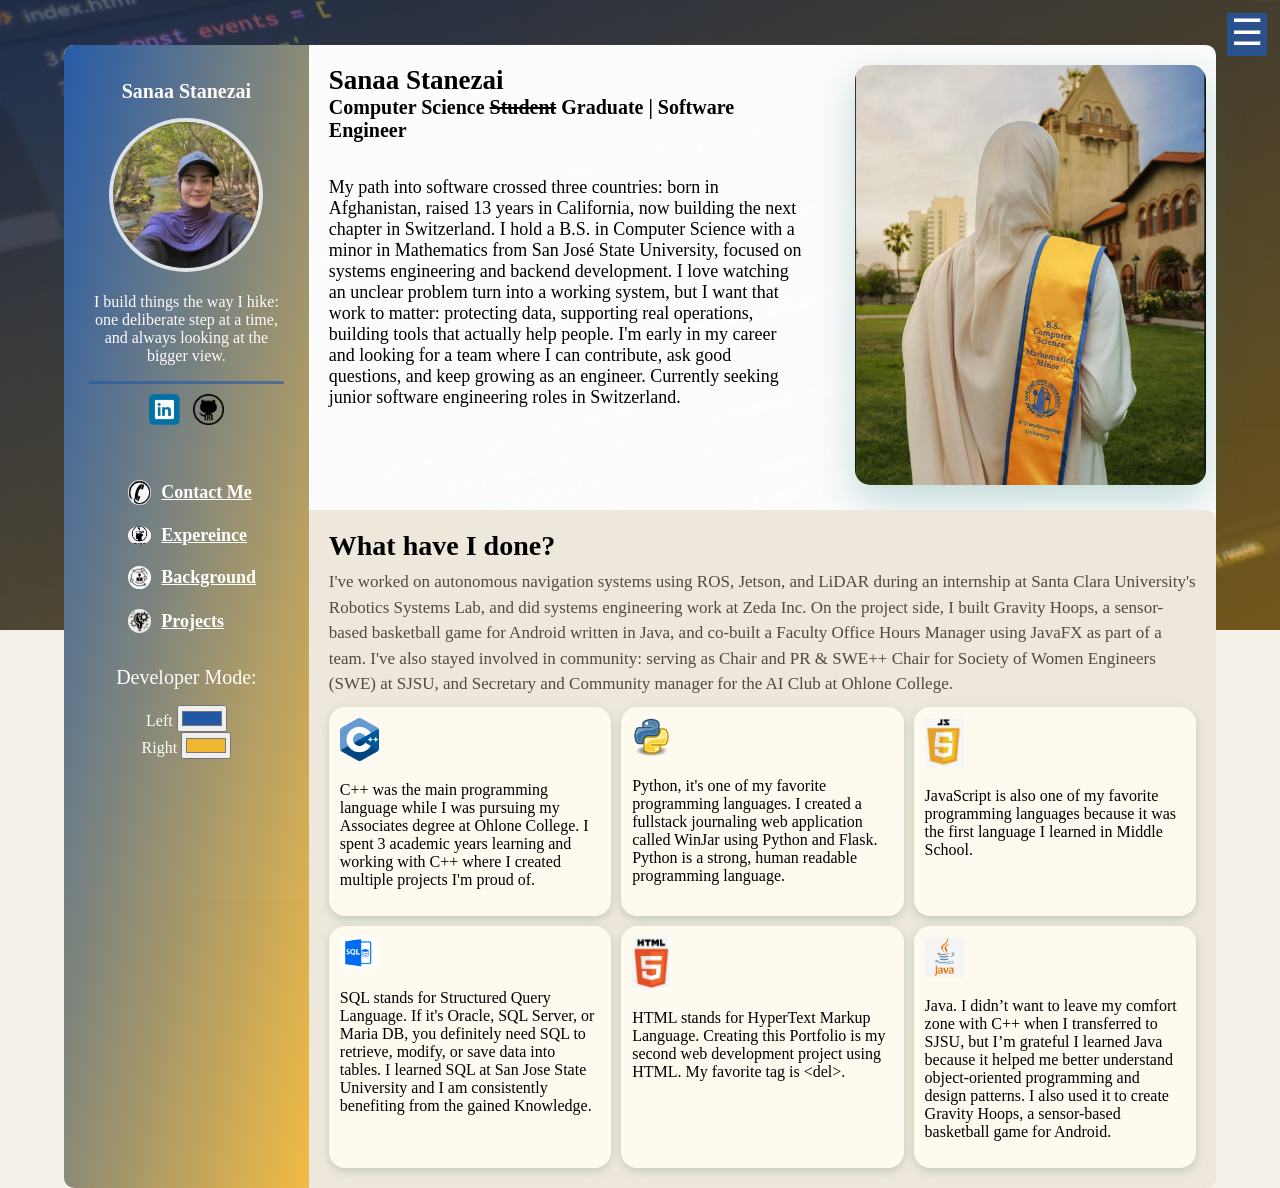
==== commit 93987660: "removed play game button" ====
--- a/index.html
+++ b/index.html
@@ -97,10 +97,10 @@
             I'm early in my career and looking for a team where I can contribute, ask good questions, 
             and keep growing as an engineer. Currently seeking junior software engineering roles in Switzerland.
           </p>
-          <span id="span_leftLink">
+          <!-- <span id="span_leftLink">
             <abbr title="games"><a href="./games/" id="visitButton">Play a Game!</a></abbr
             ><abbr title="Other Pages"
-            ></span>
+            ></span> -->
         </span>
         <span id="span-right"
           ><img
